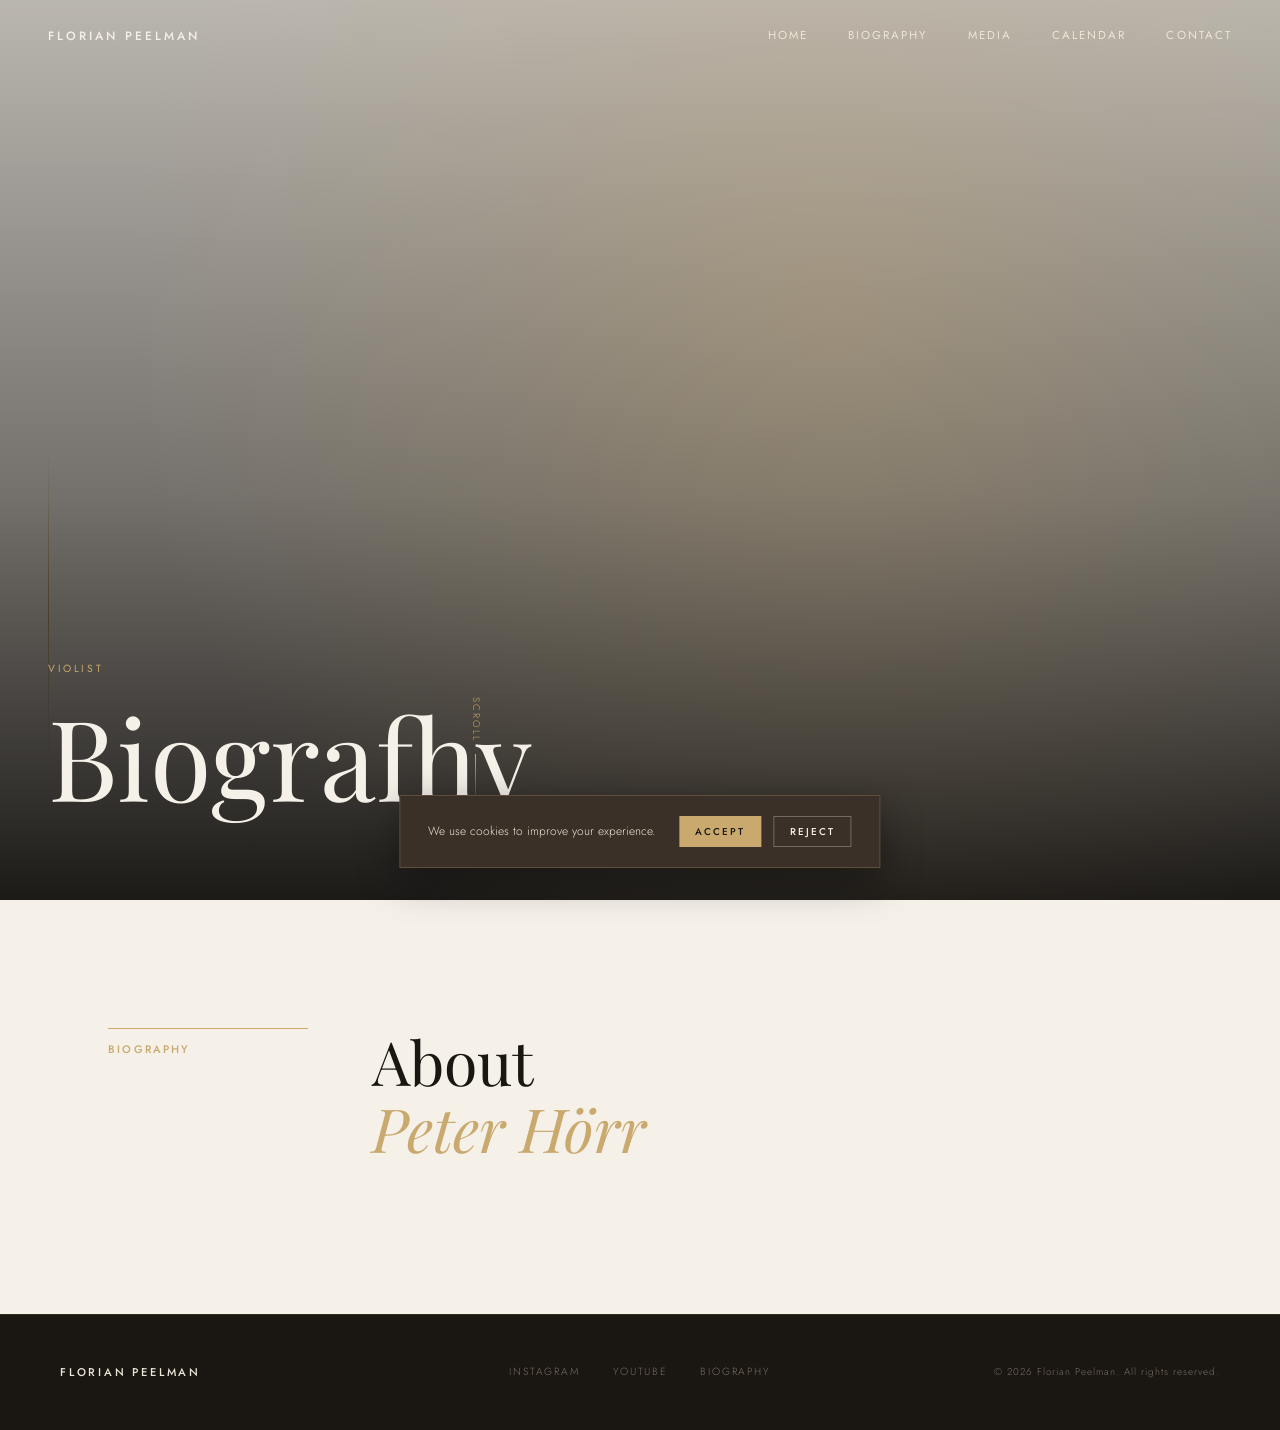
==== bio.html @ 472b0450 "Rename bio.htlm to bio.html" ====
<!DOCTYPE html>
<html lang="en">
<head>
  <meta charset="UTF-8" />
  <meta name="viewport" content="width=device-width, initial-scale=1.0" />
  <meta name="description" content="Peter Hörr — Renowned German cellist performing across Europe and internationally." />
  <title>Peter Hörr — Cellist</title>

  <link rel="preconnect" href="https://fonts.googleapis.com" />
  <link rel="preconnect" href="https://fonts.gstatic.com" crossorigin />
  <link href="https://fonts.googleapis.com/css2?family=Playfair+Display:ital,wght@0,400;0,500;1,400;1,500&family=Cormorant+Garamond:ital,wght@0,300;0,400;1,300;1,400&family=Jost:wght@300;400;500&display=swap" rel="stylesheet" />

  <link rel="stylesheet" href="style.css" />
</head>

<body>

  <!-- HEADER -->
  <header class="header" id="header">
    <a class="logo" href="index.html">FLORIAN PEELMAN</a>

    <button class="menu-toggle" id="menuBtn" aria-label="Toggle navigation" aria-expanded="false">
      <span></span>
      <span></span>
      <span></span>
    </button>

<nav class="nav" id="nav">
  <a href="index.html">Home</a>
  <a href="bio.html">Biography</a>
  <a href="media.html">Media</a>
  <a href="index.html#calendar">Calendar</a>
  <a href="index.html#contact">Contact</a>
</nav>
  </header>

  <!-- HERO -->
  <section class="hero" id="home">
    <div class="hero-bg">
      <img src="image1.jpg" alt="Florian Peelman">
    </div>

    <div class="hero-content">
      <span class="hero-kicker">Violist</span>

      <h1 class="hero-title">
        Biografhy<br />
      </h1>



    <div class="hero-scroll">
      <span>Scroll</span>
      <div class="hero-scroll-line"></div>
    </div>
  </section>

  <!-- BIO -->
  <section class="section" id="bio">
    <div class="container container--split">

      <div class="split-label">
        <span class="label">Biography</span>
      </div>

      <div class="split-content">
        <h2>About<br /><em>Peter Hörr</em></h2>
    </div>
  </section>

  <!-- FOOTER -->
  <footer class="footer">
    <div class="footer-inner">
      <div class="footer-brand">FLORIAN PEELMAN</div>

      <nav class="footer-nav">
        <a href="https://instagram.com" target="_blank" rel="noopener noreferrer">Instagram</a>
        <a href="https://youtube.com" target="_blank" rel="noopener noreferrer">YouTube</a>
        <a href="#bio">Biography</a>
      </nav>

      <small class="footer-copy">
        &copy; <span id="year"></span> Florian Peelman. All rights reserved.
      </small>
    </div>
  </footer>

  <!-- COOKIE BANNER -->
  <div class="cookie-banner" id="cookieBanner" style="display:none;">
    <p>We use cookies to improve your experience.</p>

    <div class="cookie-actions">
      <button class="btn btn--primary btn--sm" onclick="acceptCookies()">Accept</button>
      <button class="btn btn--ghost btn--sm" onclick="rejectCookies()">Reject</button>
    </div>
  </div>

  <!-- SCRIPT -->
  <script>
    document.getElementById('year').textContent = new Date().getFullYear();

    const header = document.getElementById('header');

    window.addEventListener('scroll', function () {
      header.classList.toggle('scrolled', window.scrollY > 40);
    });

    const nav = document.getElementById('nav');
    const btn = document.getElementById('menuBtn');

    btn.addEventListener('click', function () {
      const open = nav.classList.toggle('is-open');
      btn.setAttribute('aria-expanded', open);
      document.body.classList.toggle('menu-open', open);
    });

    document.querySelectorAll('#nav a').forEach(link => {
      link.addEventListener('click', function () {
        nav.classList.remove('is-open');
        btn.setAttribute('aria-expanded', 'false');
        document.body.classList.remove('menu-open');
      });
    });

    document.addEventListener('click', function (e) {
      if (!nav.contains(e.target) && !btn.contains(e.target)) {
        nav.classList.remove('is-open');
        btn.setAttribute('aria-expanded', 'false');
        document.body.classList.remove('menu-open');
      }
    });

    function acceptCookies() {
      localStorage.setItem('cookies', 'accepted');
      document.getElementById('cookieBanner').style.display = 'none';
    }

    function rejectCookies() {
      localStorage.setItem('cookies', 'rejected');
      document.getElementById('cookieBanner').style.display = 'none';
    }

    if (!localStorage.getItem('cookies')) {
      document.getElementById('cookieBanner').style.display = 'flex';
    }

    // SAFE VERSION (no crash if form doesn't exist)
    const contactForm = document.getElementById('contactForm');
    if (contactForm) {
      contactForm.addEventListener('submit', function (e) {
        e.preventDefault();
        const status = document.getElementById('formStatus');
        if (status) {
          status.textContent = 'Thank you — your message has been sent.';
        }
        this.reset();
      });
    }

    // REVEAL ANIMATION
    const revealEls = document.querySelectorAll('.section, .event-card, .quote');

    const io = new IntersectionObserver((entries) => {
      entries.forEach(entry => {
        if (entry.isIntersecting) {
          entry.target.classList.add('is-visible');
          io.unobserve(entry.target);
        }
      });
    }, { threshold: 0.1 });

    revealEls.forEach(el => io.observe(el));
  </script>
<!-- SCRIPT BIOGRAFIA GOOGLE SHEETS -->
<script>
  const URL_BIO = 'https://docs.google.com/spreadsheets/d/e/2PACX-1vQayu9W_U8GOJuAbtoTwruRXO5xbMjfgx_5aFiV0k7H9_P5xKBBwj-OU0Xjw1FIQQ4lIJRUbMza6Z9R/pub?gid=1157907707&single=true&output=csv';

  fetch(URL_BIO)
    .then(r => r.text())
    .then(csv => {
      const lineas = csv.trim().split('\n').slice(1);
      const parrafos = lineas
        .map(l => l.replace(/^"|"$/g, '').trim())
        .filter(l => l.length > 0);

      const contenido = document.querySelector('.split-content');
      const existentes = contenido.querySelectorAll('p');
      existentes.forEach(p => p.remove());

      parrafos.forEach(texto => {
        const p = document.createElement('p');
        p.textContent = texto;
        p.classList.add('is-visible');
        contenido.appendChild(p);
      });
    });
</script>
</body>
</html>
---- style.css ----
/* ============================================================
   FLORIAN PEELMAN — Violist
   style.css
   ============================================================ */

/* ── Reset & base ── */
*, *::before, *::after { box-sizing: border-box; margin: 0; padding: 0; }

/* ── Design tokens ── */
:root {
  /* Palette */
  --cream:       #f5f0e8;
  --cream-dim:   #ece6d6;
  --ink:         #1a1612;
  --ink-mid:     #3a3028;
  --ink-soft:    #7a6e60;
  --gold:        #c9a96e;
  --gold-light:  #dfc28f;
  --white:       #ffffff;

  /* Type */
  --font-display: 'Playfair Display', Georgia, serif;
  --font-body:    'Cormorant Garamond', Georgia, serif;
  --font-ui:      'Jost', system-ui, sans-serif;

  /* Spacing */
  --gap:    clamp(2rem, 5vw, 5rem);
  --gutter: clamp(1.25rem, 5vw, 3rem);

  /* Motion */
  --ease: cubic-bezier(0.22, 1, 0.36, 1);
  --dur:  0.6s;
}

html {
  scroll-behavior: smooth;
  -webkit-font-smoothing: antialiased;
}

body {
  background-color: var(--cream);
  color: var(--ink);
  font-family: var(--font-body);
  font-size: clamp(1rem, 1.1vw, 1.15rem);
  font-weight: 300;
  line-height: 1.7;
  overflow-x: hidden;
}

body.menu-open { overflow: hidden; }

img, video, iframe { display: block; max-width: 100%; }

a {
  color: inherit;
  text-decoration: none;
}

/* ============================================================
   TYPOGRAPHY
   ============================================================ */
h1, h2, h3 {
  font-family: var(--font-display);
  font-weight: 400;
  line-height: 1.1;
}

h1 { font-size: clamp(3.5rem, 9vw, 7rem); }

h2 {
  font-size: clamp(2.2rem, 5vw, 3.8rem);
  margin-bottom: 1.5rem;
}

h3 { font-size: clamp(1.1rem, 2vw, 1.4rem); }

em { font-style: italic; color: var(--gold); }

p { max-width: 60ch; }

p + p { margin-top: 1rem; }

/* ============================================================
   LAYOUT HELPERS
   ============================================================ */
.container {
  width: min(100%, 1160px);
  margin-inline: auto;
  padding-inline: var(--gutter);
}

.container--narrow {
  max-width: 680px;
}

.container--split {
  display: grid;
  grid-template-columns: 200px 1fr;
  gap: var(--gap);
  align-items: start;
}

@media (max-width: 700px) {
  .container--split {
    grid-template-columns: 1fr;
    gap: 1.5rem;
  }
}

/* ============================================================
   LABEL
   ============================================================ */
.label {
  display: inline-block;
  font-family: var(--font-ui);
  font-size: 0.68rem;
  font-weight: 500;
  letter-spacing: 0.2em;
  text-transform: uppercase;
  color: var(--gold);
  margin-bottom: 1.5rem;
}

/* ============================================================
   SECTION
   ============================================================ */
.section {
  padding-block: clamp(4rem, 10vw, 9rem);
  opacity: 0;
  transform: translateY(28px);
  transition: opacity var(--dur) var(--ease), transform var(--dur) var(--ease);
}

.section.is-visible {
  opacity: 1;
  transform: none;
}

.section--dark {
  background-color: var(--ink);
  color: var(--cream);
}

.section--dark .label { color: var(--gold-light); }
.section--dark p      { color: var(--cream-dim); }

/* ============================================================
   HEADER
   ============================================================ */
.header {
  position: fixed;
  inset-block-start: 0;
  inset-inline: 0;
  z-index: 100;
  display: flex;
  align-items: center;
  justify-content: space-between;
  padding: 1.6rem var(--gutter);
  transition: background var(--dur) var(--ease), backdrop-filter var(--dur) var(--ease),
              box-shadow var(--dur) var(--ease), padding var(--dur) var(--ease);
}

.header.scrolled {
  background: rgba(26, 22, 18, 0.88);
  backdrop-filter: blur(18px);
  -webkit-backdrop-filter: blur(18px);
  box-shadow: 0 1px 0 rgba(201, 169, 110, 0.15);
  padding-block: 1rem;
}

/* Logo */
.logo {
  font-family: var(--font-ui);
  font-size: 0.75rem;
  font-weight: 500;
  letter-spacing: 0.25em;
  text-transform: uppercase;
  color: var(--cream);
  white-space: nowrap;
}

/* Navigation */
.nav {
  display: flex;
  align-items: center;
  gap: 2.5rem;
}

.nav a {
  font-family: var(--font-ui);
  font-size: 0.72rem;
  font-weight: 400;
  letter-spacing: 0.18em;
  text-transform: uppercase;
  color: var(--cream-dim);
  position: relative;
  transition: color 0.25s;
}

.nav a::after {
  content: '';
  position: absolute;
  inset-block-end: -3px;
  inset-inline: 0;
  height: 1px;
  background: var(--gold);
  transform: scaleX(0);
  transform-origin: left;
  transition: transform 0.3s var(--ease);
}

.nav a:hover { color: var(--gold-light); }
.nav a:hover::after { transform: scaleX(1); }

/* Hamburger */
.menu-toggle {
  display: none;
  flex-direction: column;
  gap: 5px;
  background: none;
  border: none;
  cursor: pointer;
  padding: 4px;
  z-index: 110;
}

.menu-toggle span {
  display: block;
  width: 24px;
  height: 1.5px;
  background: var(--cream);
  transition: transform 0.35s var(--ease), opacity 0.25s;
}

@media (max-width: 768px) {
  .menu-toggle { 
     display: flex;
     z-index: 300;
  }
  .nav {
    position: fixed;
    inset: 0;
    flex-direction: column;
    justify-content: center;
    gap: 2.5rem;
    background: var(--ink);
    clip-path: circle(0% at calc(100% - 2.5rem) 2.5rem);
    transition: clip-path 0.55s var(--ease);
    pointer-events: none;
    
  }
  .nav.is-open {
    clip-path: circle(150% at calc(100% - 2.5rem) 2.5rem);
    pointer-events: all;
  }
  .nav a {
    font-size: 0.9rem;
    letter-spacing: 0.22em;
  }
  .menu-toggle[aria-expanded="true"] span:nth-child(1) {
    transform: translateY(6.5px) rotate(45deg);
  }
  .menu-toggle[aria-expanded="true"] span:nth-child(2) {
    opacity: 0;
  }
  .menu-toggle[aria-expanded="true"] span:nth-child(3) {
    transform: translateY(-6.5px) rotate(-45deg);
  }
}

/* ============================================================
   HERO
   ============================================================ */
.hero {
  position: relative;
  min-height: 100svh;
  display: flex;
  align-items: flex-end;
  padding: var(--gap) var(--gutter);
  overflow: hidden;
  color: var(--cream);
}

/* Background */
.hero-bg {
  position: absolute;
  inset: 0;
  overflow: hidden;
}

.hero-bg img {
  width: 100%;
  height: 100%;
  object-fit: cover;
  object-position: center 27%;
  transform: scale(1.05);
  filter: brightness(0.82) contrast(1.05) saturate(1.05);
}

/* 🎻 LIGHTING OVERLAY (concierto elegante) */
.hero-bg::after {
  content: "";
  position: absolute;
  inset: 0;

  background:
    /* luz dorada principal (como foco de escenario) */
    radial-gradient(
      circle at 65% 35%,
      rgba(201, 169, 110, 0.28) 0%,
      rgba(201, 169, 110, 0.10) 35%,
      transparent 70%
    ),

    /* sombra cinematográfica inferior */
    linear-gradient(
      180deg,
      rgba(10, 8, 6, 0.25) 0%,
      rgba(10, 8, 6, 0.55) 55%,
      rgba(10, 8, 6, 0.92) 100%
    ),

    /* leve tinte cálido global */
    radial-gradient(
      circle at center,
      rgba(255, 210, 140, 0.06),
      transparent 60%
    );

  pointer-events: none;
}


/* Grain overlay */
.hero-grain {
  position: absolute;
  inset: 0;
  background-image: url(unnamed (1).png);
  opacity: 0.35;
  pointer-events: none;
}

/* Gold horizontal rule */
.hero::before {
  content: '';
  position: absolute;
  inset-inline-start: var(--gutter);
  inset-block-start: 50%;
  width: 1px;
  height: 35%;
  background: linear-gradient(to bottom, transparent, var(--gold), transparent);
}

.hero-content {
  position: relative;
  z-index: 2;
  max-width: 700px;
  opacity: 0;
  transform: translateY(30px);
  animation: fadeUp 1s 0.3s var(--ease) forwards;
}

.hero-kicker {
  display: block;
  font-family: var(--font-ui);
  font-size: 0.65rem;
  font-weight: 400;
  letter-spacing: 0.25em;
  text-transform: uppercase;
  color: var(--gold);
  margin-bottom: 1rem;
}

.hero-title {
  margin-bottom: 1.2rem;
  color: var(--cream);
}

.hero-sub {
  font-size: clamp(1rem, 1.5vw, 1.2rem);
  color: var(--cream-dim);
  margin-bottom: 2.5rem;
  max-width: none;
}

/* Scroll indicator */
.hero-scroll {
  position: absolute;
  inset-block-end: 2rem;
  inset-inline-end: var(--gutter);
  z-index: 2;
  display: flex;
  flex-direction: column;
  align-items: center;
  gap: 0.75rem;
  animation: fadeUp 1s 0.8s var(--ease) forwards;
  opacity: 0;
}

.hero-scroll span {
  font-family: var(--font-ui);
  font-size: 0.6rem;
  letter-spacing: 0.2em;
  text-transform: uppercase;
  color: var(--gold);
  writing-mode: vertical-rl;
}

.hero-scroll-line {
  width: 1px;
  height: 50px;
  background: linear-gradient(to bottom, var(--gold), transparent);
  animation: scrollPulse 2s ease-in-out infinite;
}

@keyframes fadeUp {
  to { opacity: 1; transform: none; }
}

@keyframes scrollPulse {
  0%, 100% { transform: scaleY(1); opacity: 1; }
  50%       { transform: scaleY(0.6); opacity: 0.4; }
}

/* ============================================================
   QUOTE
   ============================================================ */
.quote {
  text-align: center;
  max-width: 780px;
  margin-inline: auto;
  padding-block: 2rem;
  opacity: 0;
  transform: translateY(20px);
  transition: opacity var(--dur) var(--ease), transform var(--dur) var(--ease);
}

.quote.is-visible {
  opacity: 1;
  transform: none;
}

.quote p {
  font-size: clamp(1.35rem, 3vw, 2rem);
  font-style: italic;
  line-height: 1.45;
  color: var(--cream);
  max-width: none;
}

.quote footer {
  margin-top: 1.25rem;
  font-family: var(--font-ui);
  font-size: 0.72rem;
  letter-spacing: 0.18em;
  text-transform: uppercase;
  color: var(--gold);
}

.quote footer cite { font-style: normal; }

/* ============================================================
   BIOGRAPHY
   ============================================================ */
.split-label {
  padding-top: 0.4rem;
  border-top: 1px solid var(--gold);
}

/* ============================================================
   VIDEO
   ============================================================ */
.video-wrapper {
  position: relative;
  margin-top: 2.5rem;
  border: 1px solid rgba(201, 169, 110, 0.2);
  box-shadow: 0 24px 60px rgba(0, 0, 0, 0.5);
}

.video-wrapper::before {
  content: '';
  display: block;
  padding-top: 56.25%; /* 16:9 */
}

.video-wrapper iframe {
  position: absolute;
  inset: 0;
  width: 100%;
  height: 100%;
}

/* ============================================================
   EVENTS
   ============================================================ */
.events-list {
  margin-top: 3rem;
  display: flex;
  flex-direction: column;
  gap: 0;
}

.event-card {
  display: grid;
  grid-template-columns: 180px 1fr auto;
  align-items: center;
  gap: 2rem;
  padding: 2rem 0;
  border-top: 1px solid var(--cream-dim);
  opacity: 0;
  transform: translateX(-16px);
  transition: opacity var(--dur) var(--ease), transform var(--dur) var(--ease);
}

.event-card.is-visible {
  opacity: 1;
  transform: none;
}

.event-card:last-child { border-bottom: 1px solid var(--cream-dim); }

.event-meta {
  display: flex;
  flex-direction: column;
  gap: 0.25rem;
}

.event-date {
  font-family: var(--font-ui);
  font-size: 0.7rem;
  font-weight: 500;
  letter-spacing: 0.12em;
  color: var(--gold);
  text-transform: uppercase;
}

.event-city {
  font-family: var(--font-ui);
  font-size: 0.62rem;
  letter-spacing: 0.2em;
  text-transform: uppercase;
  color: var(--ink-soft);
}

.event-venue {
  font-size: 1.25rem;
  margin-bottom: 0.3rem;
}

.event-program {
  font-size: 0.9rem;
  color: var(--ink-soft);
  max-width: none;
}

.event-link {
  display: inline-flex;
  align-items: center;
  gap: 0.5rem;
  font-family: var(--font-ui);
  font-size: 0.68rem;
  font-weight: 500;
  letter-spacing: 0.15em;
  text-transform: uppercase;
  color: var(--gold);
  white-space: nowrap;
  transition: gap 0.25s var(--ease), color 0.25s;
}

.event-link:hover {
  gap: 0.9rem;
  color: var(--ink);
}

@media (max-width: 640px) {
  .event-card {
    grid-template-columns: 1fr;
    gap: 0.75rem;
  }

  .event-link { align-self: flex-start; }
}

/* ============================================================
   CONTACT FORM
   ============================================================ */
.contact-form {
  margin-top: 2.5rem;
  display: flex;
  flex-direction: column;
  gap: 1.25rem;
}

.form-group {
  display: flex;
  flex-direction: column;
  gap: 0.4rem;
}

.form-group label {
  font-family: var(--font-ui);
  font-size: 0.68rem;
  font-weight: 500;
  letter-spacing: 0.18em;
  text-transform: uppercase;
  color: var(--gold-light);
}

.contact-form input,
.contact-form textarea {
  background: rgba(255, 255, 255, 0.04);
  border: 1px solid rgba(201, 169, 110, 0.25);
  border-radius: 0;
  padding: 0.85rem 1rem;
  font-family: var(--font-body);
  font-size: 1rem;
  color: var(--cream);
  outline: none;
  transition: border-color 0.25s, background 0.25s;
  width: 100%;
  -webkit-appearance: none;
}

.contact-form input::placeholder,
.contact-form textarea::placeholder {
  color: rgba(245, 240, 232, 0.3);
}

.contact-form input:focus,
.contact-form textarea:focus {
  border-color: var(--gold);
  background: rgba(201, 169, 110, 0.05);
}

.contact-form textarea { resize: vertical; min-height: 130px; }

.form-status {
  font-family: var(--font-ui);
  font-size: 0.8rem;
  color: var(--gold-light);
  min-height: 1.2em;
  text-align: center;
}

/* ============================================================
   BUTTONS
   ============================================================ */
.btn {
  display: inline-flex;
  align-items: center;
  justify-content: center;
  font-family: var(--font-ui);
  font-size: 0.7rem;
  font-weight: 500;
  letter-spacing: 0.2em;
  text-transform: uppercase;
  padding: 0.85em 2.2em;
  border: none;
  cursor: pointer;
  transition: background 0.25s, color 0.25s, border-color 0.25s, box-shadow 0.25s;
  white-space: nowrap;
}

.btn--primary {
  background: var(--gold);
  color: var(--ink);
}

.btn--primary:hover {
  background: var(--gold-light);
  box-shadow: 0 6px 24px rgba(201, 169, 110, 0.3);
}

.btn--outline {
  background: transparent;
  border: 1px solid var(--gold);
  color: var(--gold);
}

.btn--outline:hover {
  background: var(--gold);
  color: var(--ink);
}

.btn--ghost {
  background: transparent;
  border: 1px solid rgba(245, 240, 232, 0.3);
  color: var(--cream);
}

.btn--ghost:hover {
  border-color: var(--cream);
}

.btn--full { width: 100%; }

.btn--sm {
  font-size: 0.62rem;
  padding: 0.7em 1.6em;
}

/* ============================================================
   FOOTER
   ============================================================ */
.footer {
  background: var(--ink);
  border-top: 1px solid rgba(201, 169, 110, 0.15);
  padding: 3rem var(--gutter);
}

.footer-inner {
  width: min(100%, 1160px);
  margin-inline: auto;
  display: grid;
  grid-template-columns: 1fr auto 1fr;
  align-items: center;
  gap: 1.5rem;
}

.footer-brand {
  font-family: var(--font-ui);
  font-size: 0.7rem;
  font-weight: 500;
  letter-spacing: 0.25em;
  text-transform: uppercase;
  color: var(--cream-dim);
}

.footer-nav {
  display: flex;
  gap: 2rem;
}

.footer-nav a {
  font-family: var(--font-ui);
  font-size: 0.65rem;
  letter-spacing: 0.18em;
  text-transform: uppercase;
  color: var(--ink-soft);
  transition: color 0.2s;
}

.footer-nav a:hover { color: var(--gold); }

.footer-copy {
  font-family: var(--font-ui);
  font-size: 0.62rem;
  color: var(--ink-soft);
  letter-spacing: 0.1em;
  text-align: right;
}

@media (max-width: 640px) {
  .footer-inner {
    grid-template-columns: 1fr;
    text-align: center;
  }
  .footer-nav  { justify-content: center; }
  .footer-copy { text-align: center; }
}

/* ============================================================
   COOKIE BANNER
   ============================================================ */
.cookie-banner {
  position: fixed;
  inset-block-end: 2rem;
  inset-inline-start: 50%;
  transform: translateX(-50%);
  z-index: 200;
  background: var(--ink-mid);
  border: 1px solid rgba(201, 169, 110, 0.25);
  box-shadow: 0 12px 40px rgba(0, 0, 0, 0.4);
  padding: 1.25rem 1.75rem;
  display: flex;
  align-items: center;
  gap: 1.5rem;
  white-space: nowrap;
  animation: slideUp 0.5s var(--ease);
}

.cookie-banner p {
  font-family: var(--font-ui);
  font-size: 0.75rem;
  color: var(--cream-dim);
  max-width: none;
}

.cookie-actions {
  display: flex;
  gap: 0.75rem;
  flex-shrink: 0;
}

@keyframes slideUp {
  from { transform: translateX(-50%) translateY(20px); opacity: 0; }
  to   { transform: translateX(-50%) translateY(0);    opacity: 1; }
}

@media (max-width: 520px) {
  .cookie-banner {
    flex-direction: column;
    inset-inline: 1rem;
    inset-block-end: 1rem;
    transform: none;
    white-space: normal;
  }
  @keyframes slideUp {
    from { transform: translateY(20px); opacity: 0; }
    to   { transform: none;             opacity: 1; }
  }
}

/* ============================================================
   ACCESSIBILITY — FOCUS RING
   ============================================================ */
:focus-visible {
  outline: 2px solid var(--gold);
  outline-offset: 3px;
}

/* ============================================================
   REDUCED MOTION
   ============================================================ */
@media (prefers-reduced-motion: reduce) {
  *, *::before, *::after {
    animation-duration: 0.001ms !important;
    transition-duration: 0.001ms !important;
  }
  .hero-content, .hero-scroll { opacity: 1; transform: none; }
  .section { opacity: 1; transform: none; }
  .event-card { opacity: 1; transform: none; }
  .quote { opacity: 1; transform: none; }
}
.contact-agencies {
  margin-top: 2.5rem;
  padding-top: 2rem;
  border-top: 1px solid rgba(201, 169, 110, 0.2);
}

.contact-subtitle {
  font-family: var(--font-ui);
  font-size: 0.7rem;
  letter-spacing: 0.2em;
  text-transform: uppercase;
  color: var(--gold-light);
  margin-bottom: 1rem;
}

.agency-list {
  display: flex;
  flex-direction: column;
  gap: 0.75rem;
}

.agency-list a {
  font-family: var(--font-ui);
  font-size: 0.75rem;
  letter-spacing: 0.15em;
  text-transform: uppercase;
  color: var(--cream-dim);
  transition: color 0.25s ease;
}

.agency-list a:hover {

.agency-list a[href^="mailto"] {
  color: var(--gold-light);
  font-weight: 500;
} 
   
.video-grid {
  display: grid;
  grid-template-columns: repeat(auto-fit, minmax(280px, 1fr));
  gap: 2rem;
  margin-top: 2rem;
}

.photo-grid {
  display: grid;
  grid-template-columns: repeat(auto-fit, minmax(220px, 1fr));
  gap: 1.5rem;
  margin-top: 2rem;
}

.photo-grid img {
  width: 100%;
  height: 280px;
  object-fit: cover;
  border: 1px solid rgba(201,169,110,0.2);
  transition: transform 0.3s ease;
}

.photo-grid img:hover {
  transform: scale(1.03);
}
.audio-list {
  display: flex;
  flex-direction: column;
  gap: 1.2rem;
  margin-top: 1.5rem;
}

.audio-item {
  display: flex;
  justify-content: space-between;
  align-items: center;
  padding: 1rem 0;
  border-top: 1px solid rgba(201, 169, 110, 0.25);
}

.audio-item p {
  margin: 0;
  color: var(--cream-dim);
}
.audio-section {
  margin-top: 4rem;
}
   
.audio-section h2 {
  font-size: clamp(2.2rem, 5vw, 3.8rem);
  margin-bottom: 1.5rem;
}
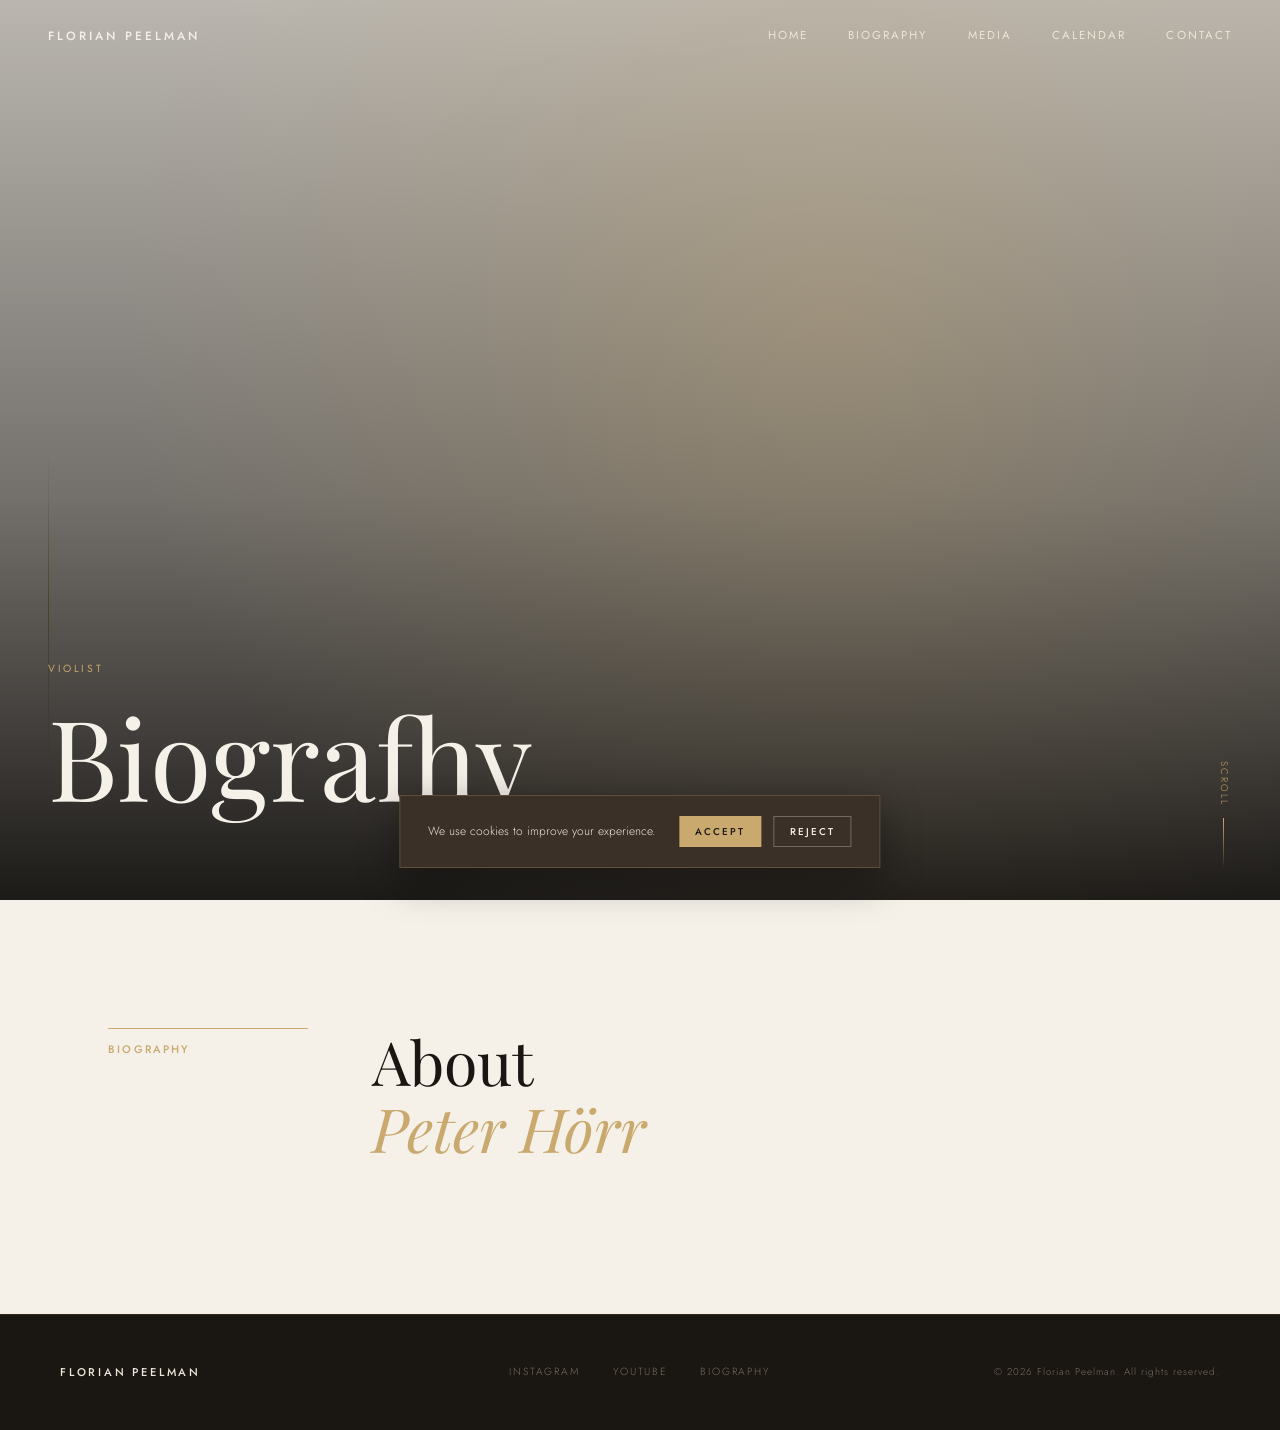
==== commit e3ea5859: "Fix typo in biography header" ====
--- a/bio.html
+++ b/bio.html
@@ -47,8 +47,7 @@
         Biografhy<br />
       </h1>
 
-
-
+    </div>
     <div class="hero-scroll">
       <span>Scroll</span>
       <div class="hero-scroll-line"></div>
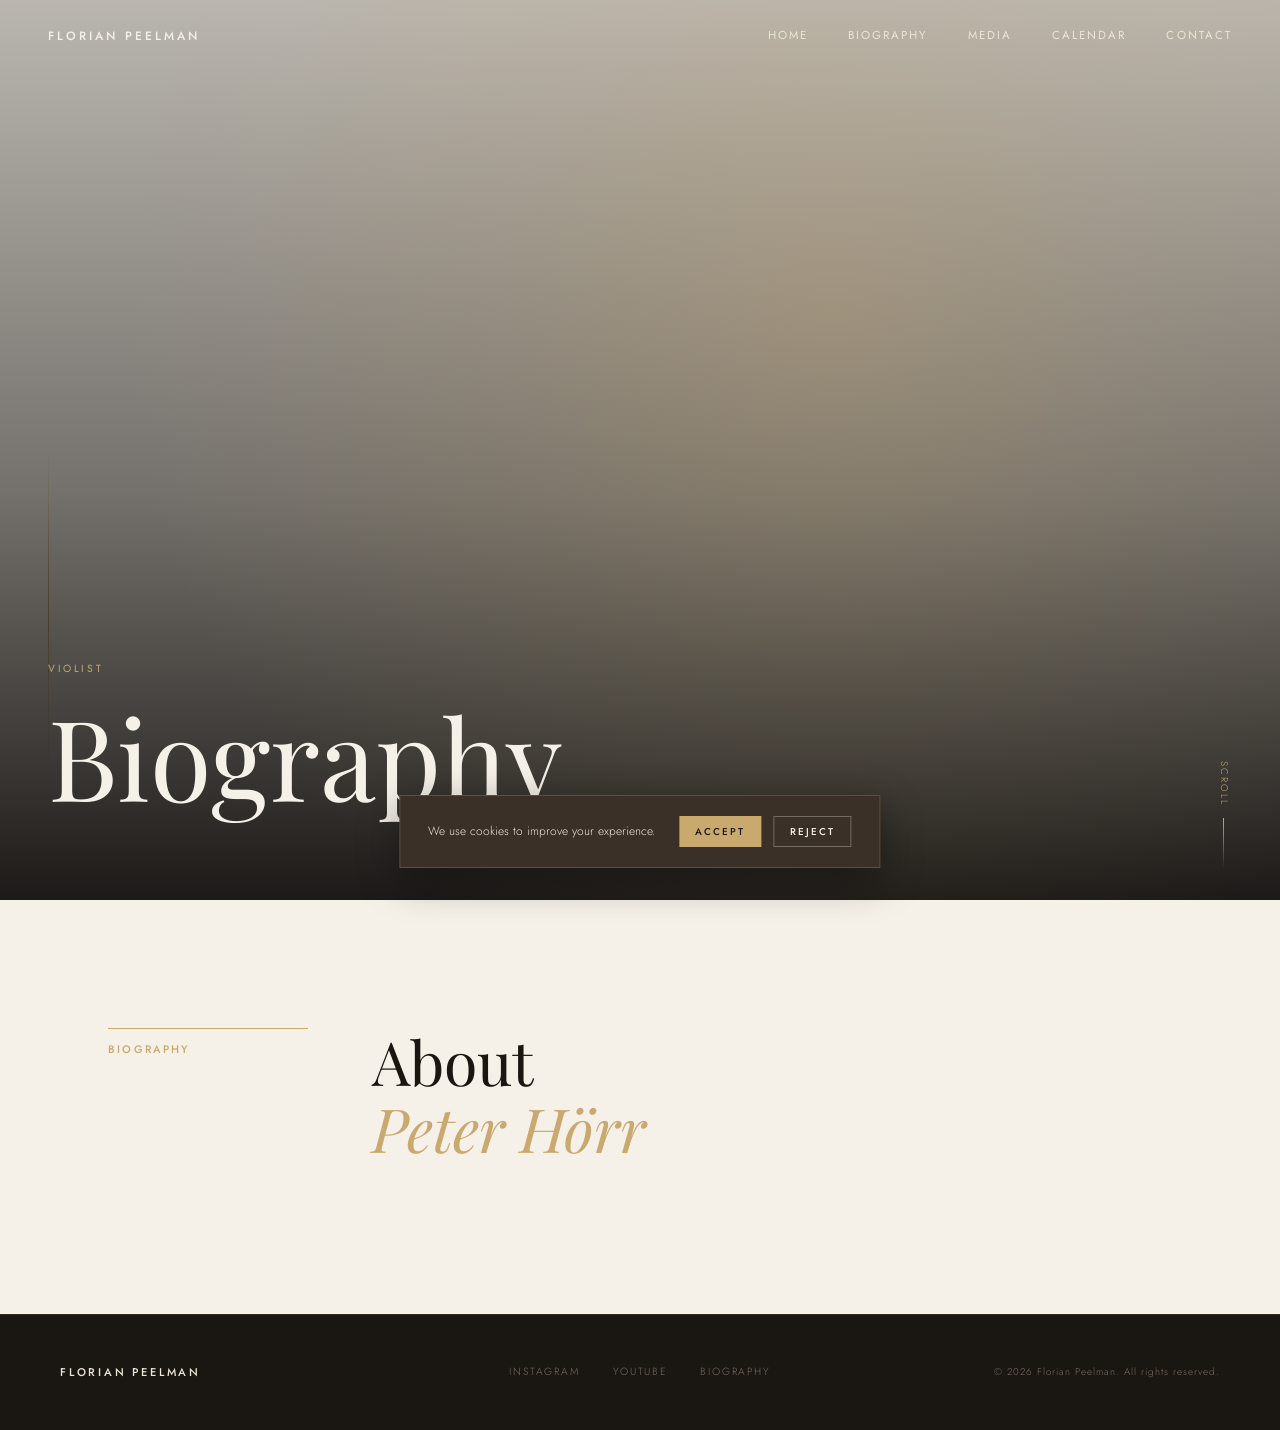
==== commit f5df309f: "Fix typo in biography heading" ====
--- a/bio.html
+++ b/bio.html
@@ -44,7 +44,7 @@
       <span class="hero-kicker">Violist</span>
 
       <h1 class="hero-title">
-        Biografhy<br />
+        Biography<br />
       </h1>
 
     </div>
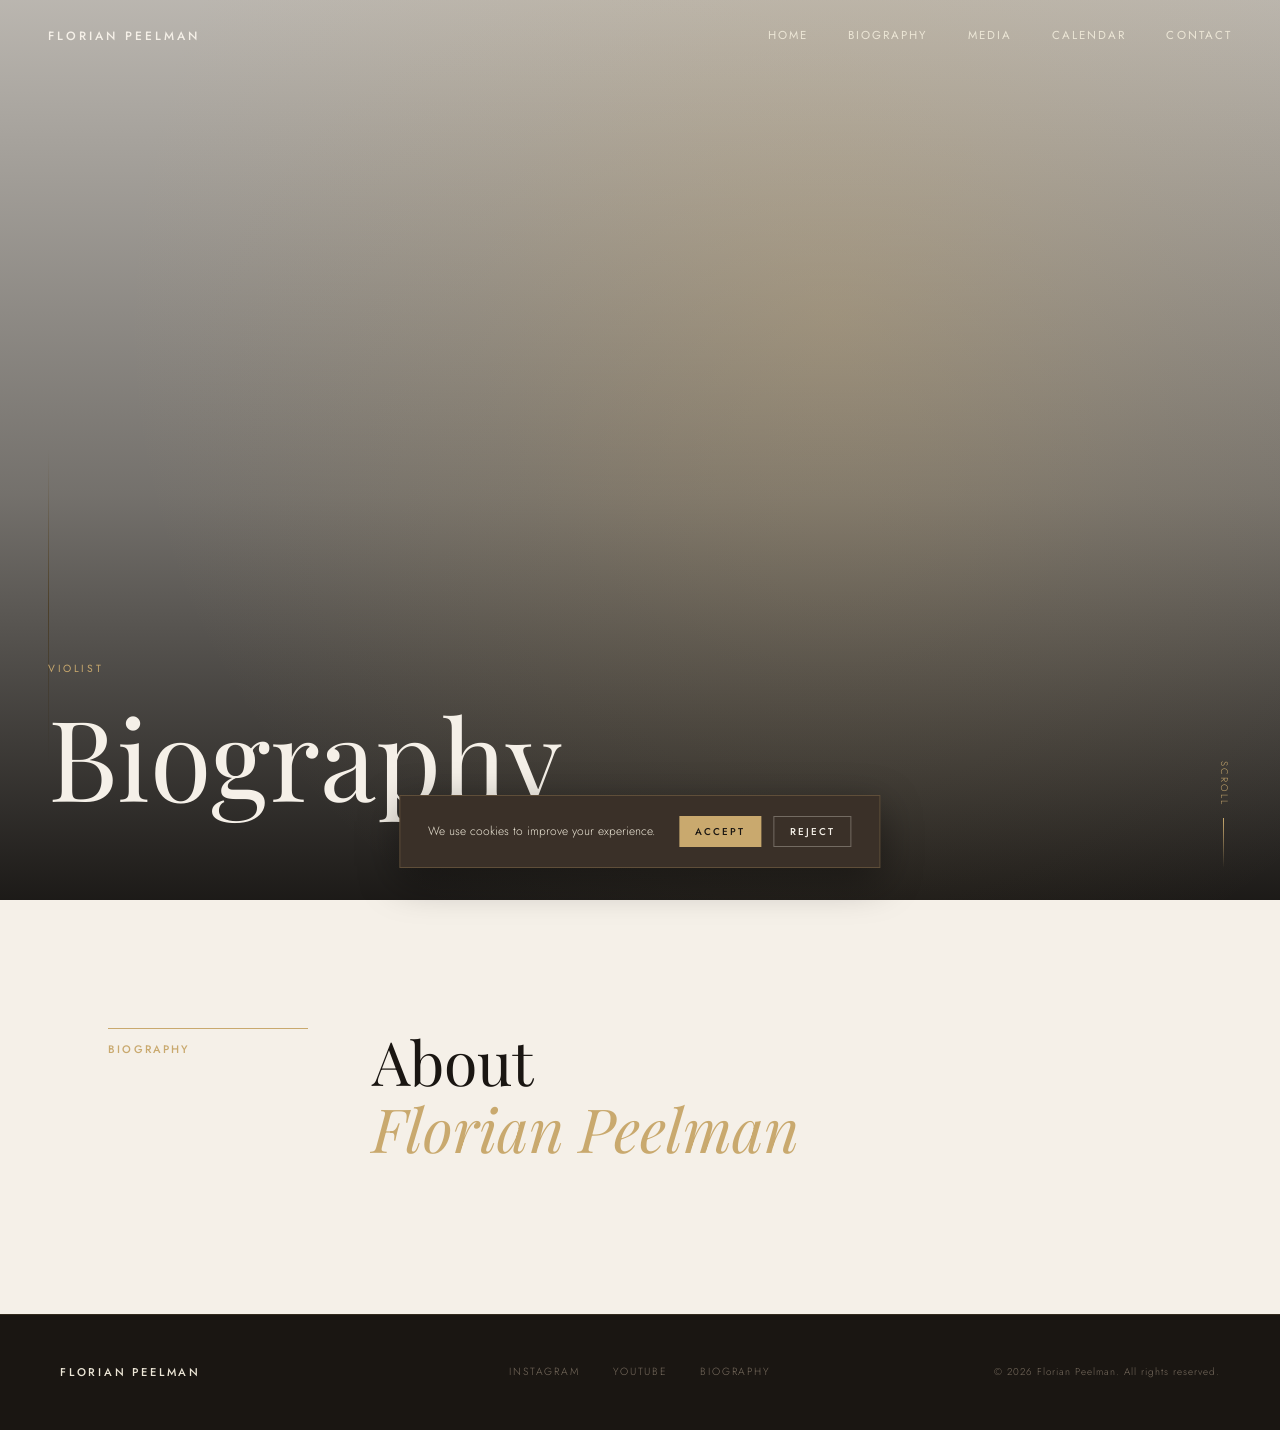
==== commit 2a7ba741: "Update bio for Florian Peelman" ====
--- a/bio.html
+++ b/bio.html
@@ -3,8 +3,8 @@
 <head>
   <meta charset="UTF-8" />
   <meta name="viewport" content="width=device-width, initial-scale=1.0" />
-  <meta name="description" content="Peter Hörr — Renowned German cellist performing across Europe and internationally." />
-  <title>Peter Hörr — Cellist</title>
+  <meta name="description" content="Florian Peelman" />
+  <title>Florian Peelman — Violist</title>
 
   <link rel="preconnect" href="https://fonts.googleapis.com" />
   <link rel="preconnect" href="https://fonts.gstatic.com" crossorigin />
@@ -63,7 +63,7 @@
       </div>
 
       <div class="split-content">
-        <h2>About<br /><em>Peter Hörr</em></h2>
+        <h2>About<br /><em>Florian Peelman</em></h2>
     </div>
   </section>
 
